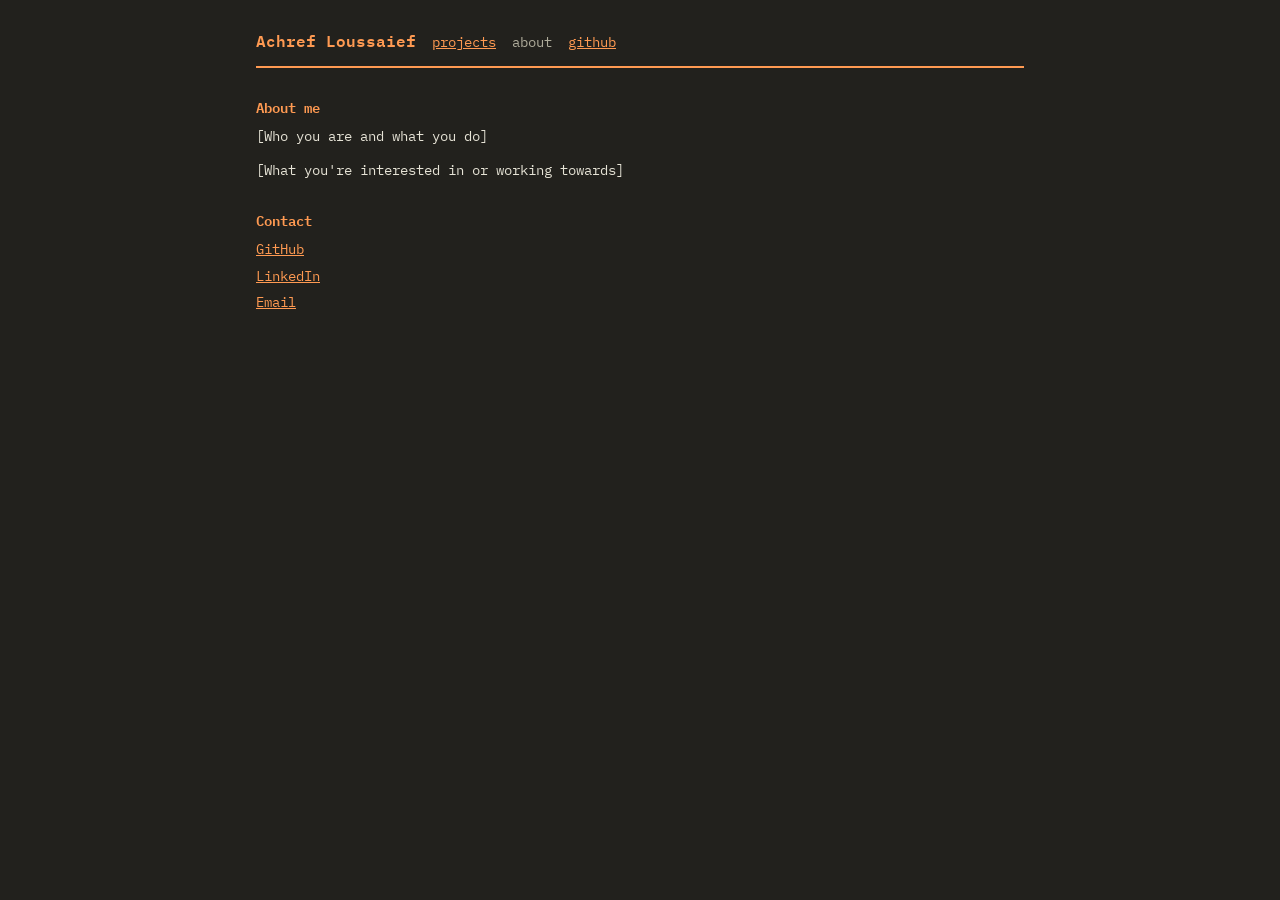
==== about.html @ d4d85b82 "Add about page and project explanations" ====
<!doctype html>
<html lang="en">
<head>
<meta charset="utf-8">
<meta name="viewport" content="width=device-width, initial-scale=1">
<title>About: Achref Loussaief</title>
<meta name="description" content="About Achref Loussaief.">
<meta name="theme-color" content="#22211d">
<link rel="preconnect" href="https://fonts.googleapis.com">
<link rel="preconnect" href="https://fonts.gstatic.com" crossorigin>
<link href="https://fonts.googleapis.com/css2?family=IBM+Plex+Mono:wght@400;600&display=swap" rel="stylesheet">
<link rel="stylesheet" href="style.css">
</head>
<body>
<div class="page">
  <header>
    <h1>Achref Loussaief</h1>
    <a href="./">projects</a>
    <span class="here" aria-current="page">about</span>
    <a href="https://github.com/Achref-LOUSSAIEF">github</a>
  </header>

  <!--
    ========================================================================
    WRITE YOUR ABOUT PAGE HERE
    ========================================================================
    Replace everything in [square brackets]. Add more <p> lines for more
    paragraphs, and delete any section or contact line you don't need.
    ========================================================================
  -->
  <main class="about">
    <h2>About me</h2>
    <p>[Who you are and what you do]</p>
    <p>[What you're interested in or working towards]</p>

    <h2>Contact</h2>
    <ul>
      <li><a href="https://github.com/Achref-LOUSSAIEF">GitHub</a></li>
      <li><a href="[your LinkedIn address]">LinkedIn</a></li>
      <li><a href="mailto:[your email address]">Email</a></li>
    </ul>
  </main>
</div>
</body>
</html>
---- style.css ----
:root {
  color-scheme: dark;
  --paper: #22211d;
  --ink: #e6e3d6;
  --muted: #aeab9a;
  --orange: #ff9a52;
  --orange-hover: #ffbd8c;
}

* { box-sizing: border-box; }
html { -webkit-text-size-adjust: 100%; }
body {
  margin: 0;
  background: var(--paper);
  color: var(--ink);
  font-family: "IBM Plex Mono", Menlo, Consolas, monospace;
  font-size: 14px;
  line-height: 1.6;
}
a { color: var(--orange); }
a:hover { color: var(--orange-hover); }
:focus-visible { outline: 2px solid var(--ink); outline-offset: 2px; }

.page { max-width: 50rem; margin: 0 auto; padding: 28px 16px 40px; }

header {
  display: flex;
  flex-wrap: wrap;
  align-items: baseline;
  gap: 4px 16px;
  padding-bottom: 12px;
  border-bottom: 2px solid var(--orange);
}
h1 { margin: 0; font-size: 16px; font-weight: 600; color: var(--orange); }
.here { color: var(--muted); }

#projects { display: flex; flex-direction: column; gap: 36px; padding-top: 28px; }
.status { margin: 28px 0 0; color: var(--muted); }
.status:empty { display: none; }

.project { display: grid; grid-template-columns: 2.5ch minmax(0, 1fr); gap: 0 1.5ch; }
.rank { color: var(--muted); }
h2 { margin: 0; font-size: 14px; font-weight: 600; line-height: 1.5; overflow-wrap: anywhere; }
.facts { margin: 2px 0 0; font-size: 12.5px; color: var(--muted); overflow-wrap: anywhere; }
.note { margin-top: 12px; }
.note:empty { display: none; }
.note p { margin: 0 0 12px; }
.note > :last-child { margin-bottom: 0; }
.note img { max-width: 100%; height: auto; }
.note pre { overflow-x: auto; }

.message p { margin: 0 0 8px; }

.about { padding-top: 28px; }
.about h2 { color: var(--orange); margin: 28px 0 8px; }
.about h2:first-child { margin-top: 0; }
.about p { margin: 0 0 12px; }
.about ul { margin: 0; padding: 0; list-style: none; }
.about li { margin-bottom: 4px; }
.about img { max-width: 100%; height: auto; }
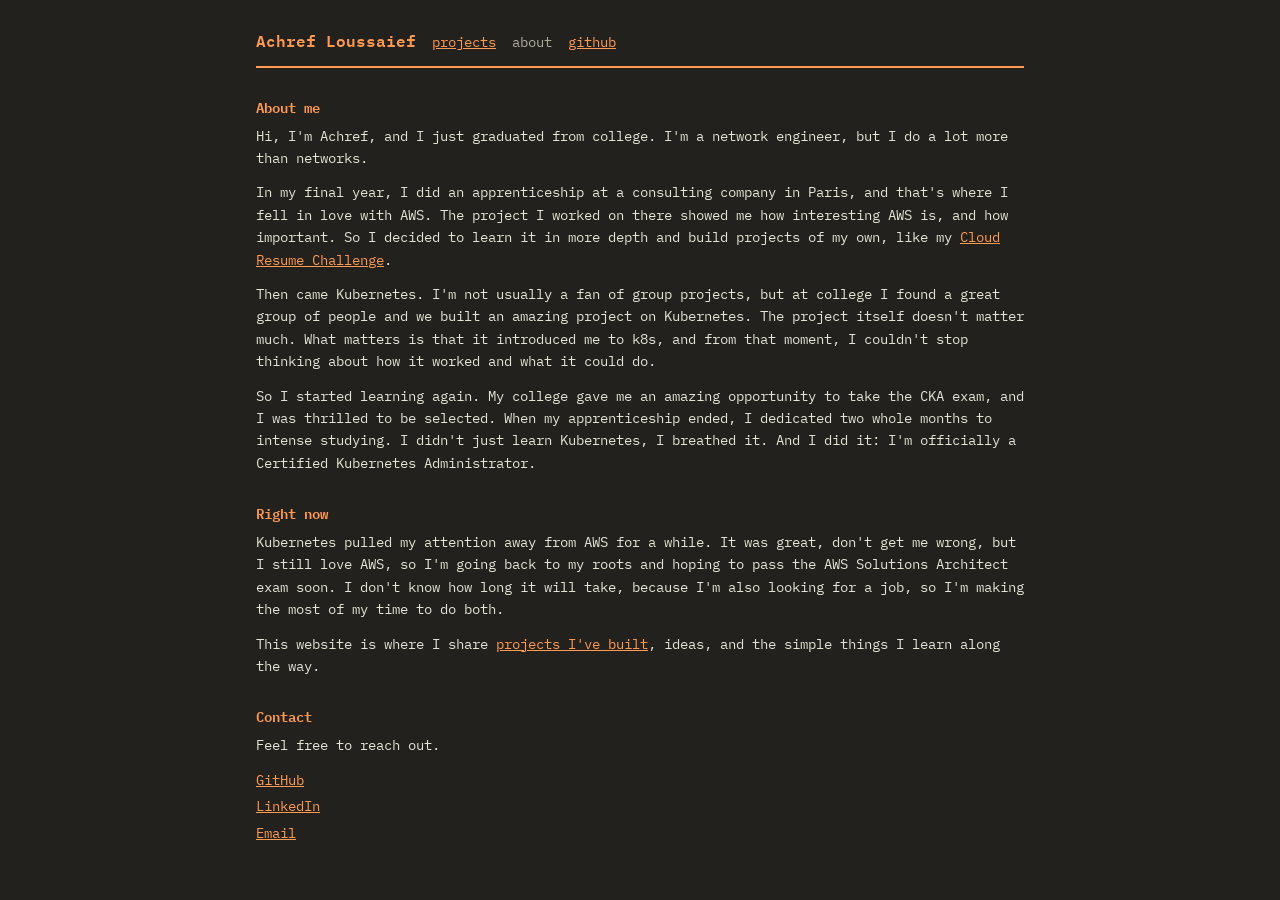
==== commit 42fe94cf: "Finish about page" ====
--- a/about.html
+++ b/about.html
@@ -4,7 +4,7 @@
 <meta charset="utf-8">
 <meta name="viewport" content="width=device-width, initial-scale=1">
 <title>About: Achref Loussaief</title>
-<meta name="description" content="About Achref Loussaief.">
+<meta name="description" content="Achref Loussaief, a network engineer and Certified Kubernetes Administrator working with AWS and Kubernetes.">
 <meta name="theme-color" content="#22211d">
 <link rel="preconnect" href="https://fonts.googleapis.com">
 <link rel="preconnect" href="https://fonts.gstatic.com" crossorigin>
@@ -20,24 +20,23 @@
     <a href="https://github.com/Achref-LOUSSAIEF">github</a>
   </header>
 
-  <!--
-    ========================================================================
-    WRITE YOUR ABOUT PAGE HERE
-    ========================================================================
-    Replace everything in [square brackets]. Add more <p> lines for more
-    paragraphs, and delete any section or contact line you don't need.
-    ========================================================================
-  -->
   <main class="about">
     <h2>About me</h2>
-    <p>[Who you are and what you do]</p>
-    <p>[What you're interested in or working towards]</p>
+    <p>Hi, I'm Achref, and I just graduated from college. I'm a network engineer, but I do a lot more than networks.</p>
+    <p>In my final year, I did an apprenticeship at a consulting company in Paris, and that's where I fell in love with AWS. The project I worked on there showed me how interesting AWS is, and how important. So I decided to learn it in more depth and build projects of my own, like my <a href="https://github.com/Achref-LOUSSAIEF/cloud-resume-challenge">Cloud Resume Challenge</a>.</p>
+    <p>Then came Kubernetes. I'm not usually a fan of group projects, but at college I found a great group of people and we built an amazing project on Kubernetes. The project itself doesn't matter much. What matters is that it introduced me to k8s, and from that moment, I couldn't stop thinking about how it worked and what it could do.</p>
+    <p>So I started learning again. My college gave me an amazing opportunity to take the CKA exam, and I was thrilled to be selected. When my apprenticeship ended, I dedicated two whole months to intense studying. I didn't just learn Kubernetes, I breathed it. And I did it: I'm officially a Certified Kubernetes Administrator.</p>
+
+    <h2>Right now</h2>
+    <p>Kubernetes pulled my attention away from AWS for a while. It was great, don't get me wrong, but I still love AWS, so I'm going back to my roots and hoping to pass the AWS Solutions Architect exam soon. I don't know how long it will take, because I'm also looking for a job, so I'm making the most of my time to do both.</p>
+    <p>This website is where I share <a href="./">projects I've built</a>, ideas, and the simple things I learn along the way.</p>
 
     <h2>Contact</h2>
+    <p>Feel free to reach out.</p>
     <ul>
       <li><a href="https://github.com/Achref-LOUSSAIEF">GitHub</a></li>
-      <li><a href="[your LinkedIn address]">LinkedIn</a></li>
-      <li><a href="mailto:[your email address]">Email</a></li>
+      <li><a href="https://www.linkedin.com/in/achref-loussaief-4b9ab732a/">LinkedIn</a></li>
+      <li><a href="mailto:achref.loussaief@telecom-sudparis.eu">Email</a></li>
     </ul>
   </main>
 </div>
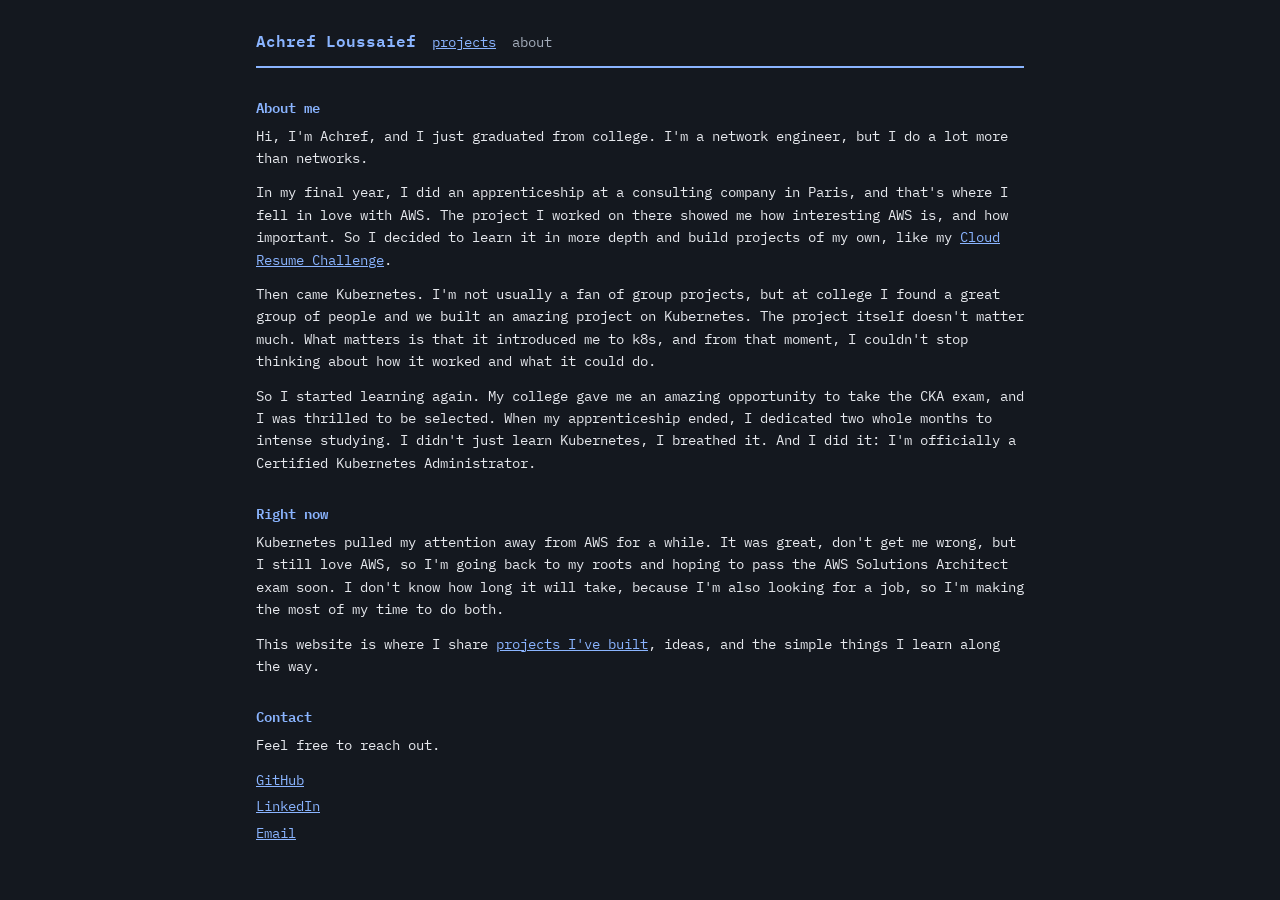
==== commit 87c68eea: "Add local-ai-stack and switch to a blue dark theme" ====
--- a/about.html
+++ b/about.html
@@ -5,7 +5,7 @@
 <meta name="viewport" content="width=device-width, initial-scale=1">
 <title>About: Achref Loussaief</title>
 <meta name="description" content="Achref Loussaief, a network engineer and Certified Kubernetes Administrator working with AWS and Kubernetes.">
-<meta name="theme-color" content="#22211d">
+<meta name="theme-color" content="#14181f">
 <link rel="preconnect" href="https://fonts.googleapis.com">
 <link rel="preconnect" href="https://fonts.gstatic.com" crossorigin>
 <link href="https://fonts.googleapis.com/css2?family=IBM+Plex+Mono:wght@400;600&display=swap" rel="stylesheet">
@@ -17,7 +17,6 @@
     <h1>Achref Loussaief</h1>
     <a href="./">projects</a>
     <span class="here" aria-current="page">about</span>
-    <a href="https://github.com/Achref-LOUSSAIEF">github</a>
   </header>
 
   <main class="about">
--- a/style.css
+++ b/style.css
@@ -1,10 +1,10 @@
 :root {
   color-scheme: dark;
-  --paper: #22211d;
-  --ink: #e6e3d6;
-  --muted: #aeab9a;
-  --orange: #ff9a52;
-  --orange-hover: #ffbd8c;
+  --paper: #14181f;
+  --ink: #e7e9ee;
+  --muted: #a3acba;
+  --accent: #8ab4ff;
+  --accent-hover: #b9d2ff;
 }
 
 * { box-sizing: border-box; }
@@ -17,8 +17,8 @@
   font-size: 14px;
   line-height: 1.6;
 }
-a { color: var(--orange); }
-a:hover { color: var(--orange-hover); }
+a { color: var(--accent); }
+a:hover { color: var(--accent-hover); }
 :focus-visible { outline: 2px solid var(--ink); outline-offset: 2px; }
 
 .page { max-width: 50rem; margin: 0 auto; padding: 28px 16px 40px; }
@@ -29,9 +29,9 @@
   align-items: baseline;
   gap: 4px 16px;
   padding-bottom: 12px;
-  border-bottom: 2px solid var(--orange);
+  border-bottom: 2px solid var(--accent);
 }
-h1 { margin: 0; font-size: 16px; font-weight: 600; color: var(--orange); }
+h1 { margin: 0; font-size: 16px; font-weight: 600; color: var(--accent); }
 .here { color: var(--muted); }
 
 #projects { display: flex; flex-direction: column; gap: 36px; padding-top: 28px; }
@@ -52,7 +52,7 @@
 .message p { margin: 0 0 8px; }
 
 .about { padding-top: 28px; }
-.about h2 { color: var(--orange); margin: 28px 0 8px; }
+.about h2 { color: var(--accent); margin: 28px 0 8px; }
 .about h2:first-child { margin-top: 0; }
 .about p { margin: 0 0 12px; }
 .about ul { margin: 0; padding: 0; list-style: none; }
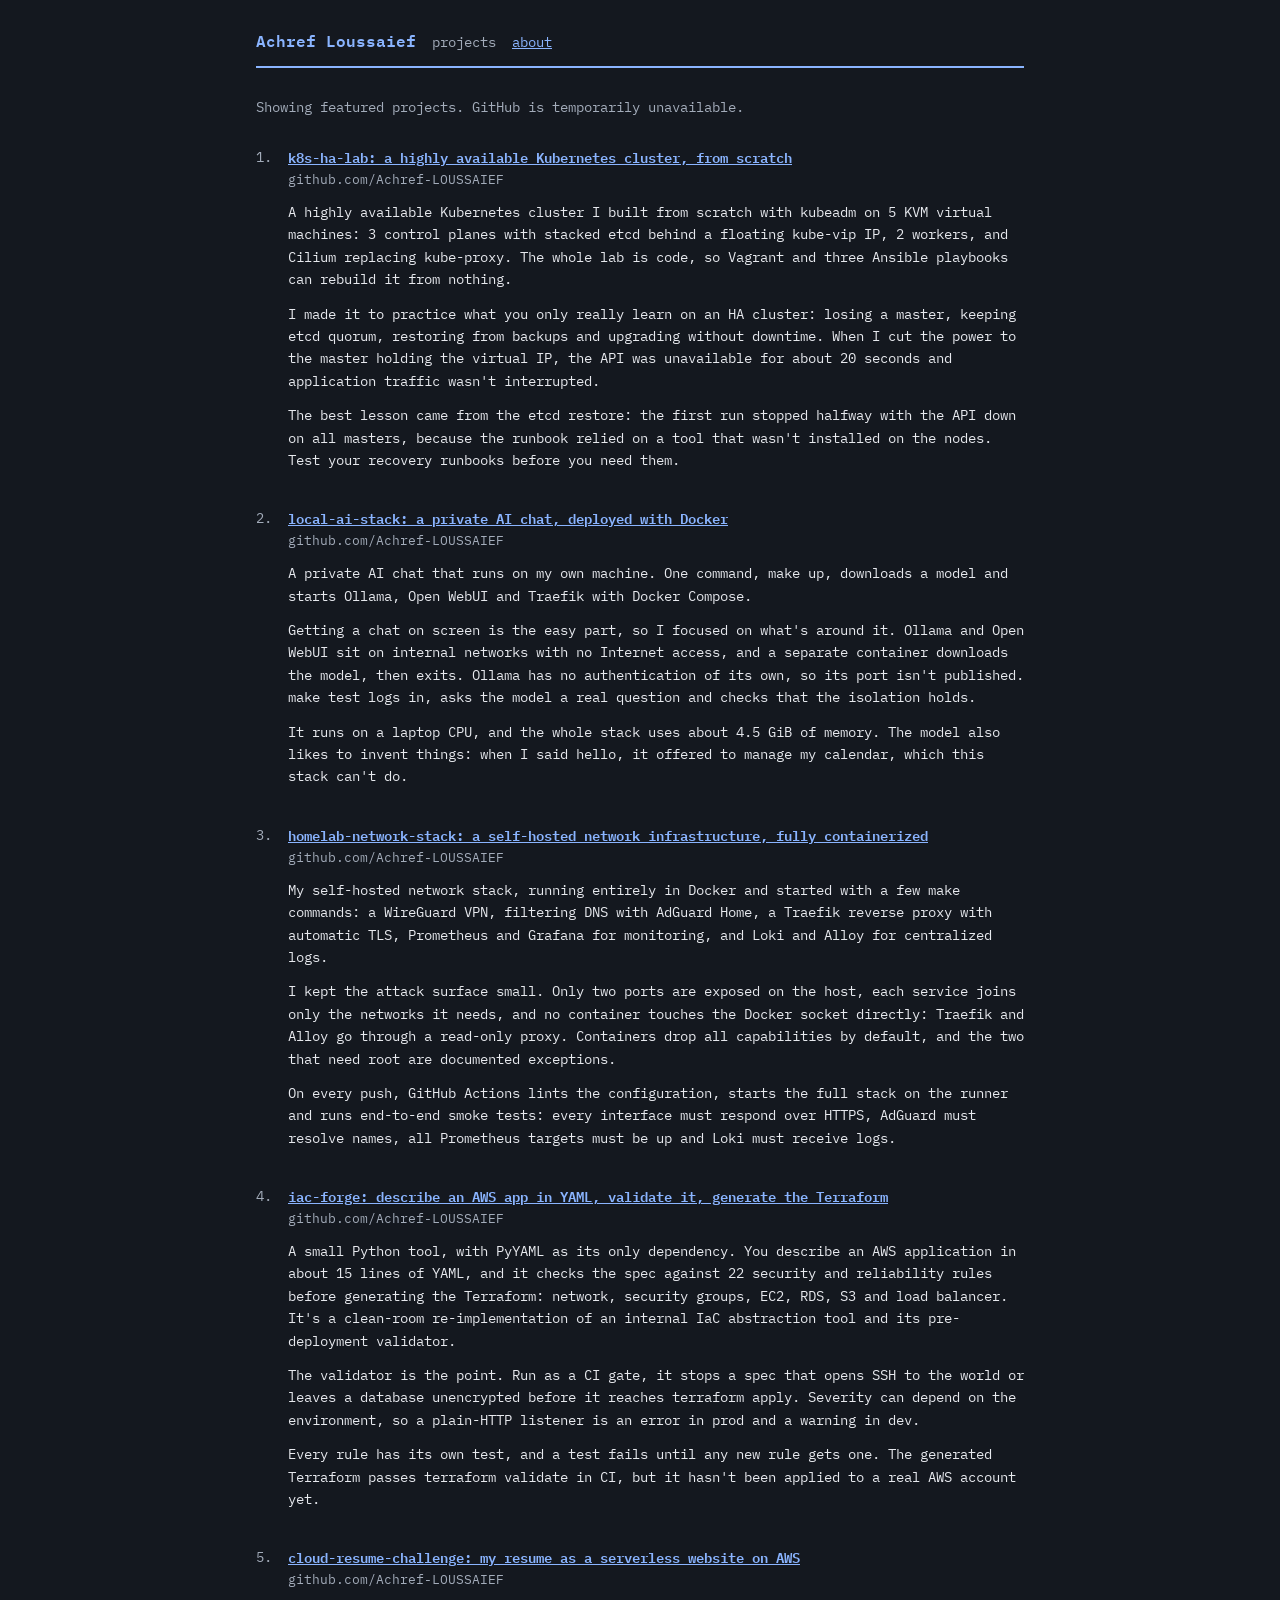
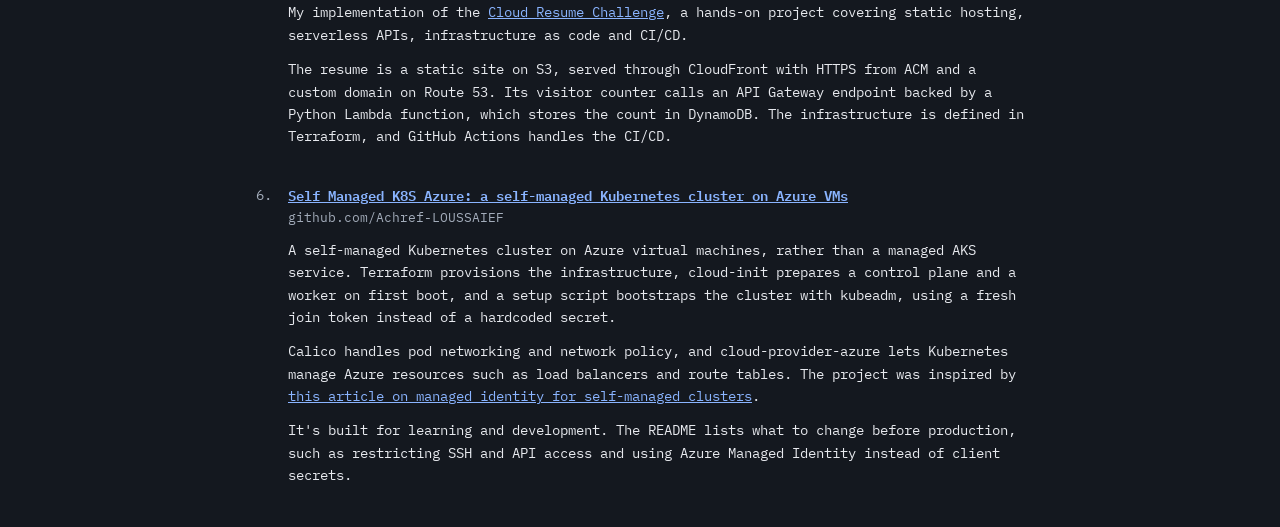
==== commit 39706330: "make loading faster for visitors" ====
--- a/about.html
+++ b/about.html
@@ -3,8 +3,8 @@
 <head>
 <meta charset="utf-8">
 <meta name="viewport" content="width=device-width, initial-scale=1">
-<title>About: Achref Loussaief</title>
-<meta name="description" content="Achref Loussaief, a network engineer and Certified Kubernetes Administrator working with AWS and Kubernetes.">
+<title>Achref Loussaief: projects</title>
+<meta name="description" content="Projects by Achref Loussaief, with notes on what each one does.">
 <meta name="theme-color" content="#14181f">
 <link rel="preconnect" href="https://fonts.googleapis.com">
 <link rel="preconnect" href="https://fonts.gstatic.com" crossorigin>
@@ -12,32 +12,284 @@
 <link rel="stylesheet" href="style.css">
 </head>
 <body>
+
+<template id="project-notes">
+
+  <section data-repo="k8s-ha-lab" data-tagline="a highly available Kubernetes cluster, from scratch">
+    <p>A highly available Kubernetes cluster I built from scratch with kubeadm on 5 KVM virtual machines: 3 control planes with stacked etcd behind a floating kube-vip IP, 2 workers, and Cilium replacing kube-proxy. The whole lab is code, so Vagrant and three Ansible playbooks can rebuild it from nothing.</p>
+    <p>I made it to practice what you only really learn on an HA cluster: losing a master, keeping etcd quorum, restoring from backups and upgrading without downtime. When I cut the power to the master holding the virtual IP, the API was unavailable for about 20 seconds and application traffic wasn't interrupted.</p>
+    <p>The best lesson came from the etcd restore: the first run stopped halfway with the API down on all masters, because the runbook relied on a tool that wasn't installed on the nodes. Test your recovery runbooks before you need them.</p>
+  </section>
+
+  <section data-repo="local-ai-stack" data-tagline="a private AI chat, deployed with Docker">
+    <p>A private AI chat that runs on my own machine. One command, make up, downloads a model and starts Ollama, Open WebUI and Traefik with Docker Compose.</p>
+    <p>Getting a chat on screen is the easy part, so I focused on what's around it. Ollama and Open WebUI sit on internal networks with no Internet access, and a separate container downloads the model, then exits. Ollama has no authentication of its own, so its port isn't published. make test logs in, asks the model a real question and checks that the isolation holds.</p>
+    <p>It runs on a laptop CPU, and the whole stack uses about 4.5 GiB of memory. The model also likes to invent things: when I said hello, it offered to manage my calendar, which this stack can't do.</p>
+  </section>
+
+  <section data-repo="homelab-network-stack" data-tagline="a self-hosted network infrastructure, fully containerized">
+    <p>My self-hosted network stack, running entirely in Docker and started with a few make commands: a WireGuard VPN, filtering DNS with AdGuard Home, a Traefik reverse proxy with automatic TLS, Prometheus and Grafana for monitoring, and Loki and Alloy for centralized logs.</p>
+    <p>I kept the attack surface small. Only two ports are exposed on the host, each service joins only the networks it needs, and no container touches the Docker socket directly: Traefik and Alloy go through a read-only proxy. Containers drop all capabilities by default, and the two that need root are documented exceptions.</p>
+    <p>On every push, GitHub Actions lints the configuration, starts the full stack on the runner and runs end-to-end smoke tests: every interface must respond over HTTPS, AdGuard must resolve names, all Prometheus targets must be up and Loki must receive logs.</p>
+  </section>
+
+  <section data-repo="iac-forge" data-tagline="describe an AWS app in YAML, validate it, generate the Terraform">
+    <p>A small Python tool, with PyYAML as its only dependency. You describe an AWS application in about 15 lines of YAML, and it checks the spec against 22 security and reliability rules before generating the Terraform: network, security groups, EC2, RDS, S3 and load balancer. It's a clean-room re-implementation of an internal IaC abstraction tool and its pre-deployment validator.</p>
+    <p>The validator is the point. Run as a CI gate, it stops a spec that opens SSH to the world or leaves a database unencrypted before it reaches terraform apply. Severity can depend on the environment, so a plain-HTTP listener is an error in prod and a warning in dev.</p>
+    <p>Every rule has its own test, and a test fails until any new rule gets one. The generated Terraform passes terraform validate in CI, but it hasn't been applied to a real AWS account yet.</p>
+  </section>
+
+  <section data-repo="cloud-resume-challenge" data-tagline="my resume as a serverless website on AWS">
+    <p>My implementation of the <a href="https://cloudresumechallenge.dev/docs/the-challenge/aws/">Cloud Resume Challenge</a>, a hands-on project covering static hosting, serverless APIs, infrastructure as code and CI/CD.</p>
+    <p>The resume is a static site on S3, served through CloudFront with HTTPS from ACM and a custom domain on Route 53. Its visitor counter calls an API Gateway endpoint backed by a Python Lambda function, which stores the count in DynamoDB. The infrastructure is defined in Terraform, and GitHub Actions handles the CI/CD.</p>
+  </section>
+
+  <section data-repo="Self_Managed_K8S_Azure" data-tagline="a self-managed Kubernetes cluster on Azure VMs">
+    <p>A self-managed Kubernetes cluster on Azure virtual machines, rather than a managed AKS service. Terraform provisions the infrastructure, cloud-init prepares a control plane and a worker on first boot, and a setup script bootstraps the cluster with kubeadm, using a fresh join token instead of a hardcoded secret.</p>
+    <p>Calico handles pod networking and network policy, and cloud-provider-azure lets Kubernetes manage Azure resources such as load balancers and route tables. The project was inspired by <a href="https://medium.com/@nabil.abdi/managed-identity-for-self-managed-kubernetes-cluster-in-azure-1f0511d6a527">this article on managed identity for self-managed clusters</a>.</p>
+    <p>It's built for learning and development. The README lists what to change before production, such as restricting SSH and API access and using Azure Managed Identity instead of client secrets.</p>
+  </section>
+
+</template>
+
 <div class="page">
   <header>
+    <!-- Edit your name here -->
     <h1>Achref Loussaief</h1>
-    <a href="./">projects</a>
-    <span class="here" aria-current="page">about</span>
+    <span class="here" aria-current="page">projects</span>
+    <a href="about.html">about</a>
   </header>
 
-  <main class="about">
-    <h2>About me</h2>
-    <p>Hi, I'm Achref, and I just graduated from college. I'm a network engineer, but I do a lot more than networks.</p>
-    <p>In my final year, I did an apprenticeship at a consulting company in Paris, and that's where I fell in love with AWS. The project I worked on there showed me how interesting AWS is, and how important. So I decided to learn it in more depth and build projects of my own, like my <a href="https://github.com/Achref-LOUSSAIEF/cloud-resume-challenge">Cloud Resume Challenge</a>.</p>
-    <p>Then came Kubernetes. I'm not usually a fan of group projects, but at college I found a great group of people and we built an amazing project on Kubernetes. The project itself doesn't matter much. What matters is that it introduced me to k8s, and from that moment, I couldn't stop thinking about how it worked and what it could do.</p>
-    <p>So I started learning again. My college gave me an amazing opportunity to take the CKA exam, and I was thrilled to be selected. When my apprenticeship ended, I dedicated two whole months to intense studying. I didn't just learn Kubernetes, I breathed it. And I did it: I'm officially a Certified Kubernetes Administrator.</p>
-
-    <h2>Right now</h2>
-    <p>Kubernetes pulled my attention away from AWS for a while. It was great, don't get me wrong, but I still love AWS, so I'm going back to my roots and hoping to pass the AWS Solutions Architect exam soon. I don't know how long it will take, because I'm also looking for a job, so I'm making the most of my time to do both.</p>
-    <p>This website is where I share <a href="./">projects I've built</a>, ideas, and the simple things I learn along the way.</p>
-
-    <h2>Contact</h2>
-    <p>Feel free to reach out.</p>
-    <ul>
-      <li><a href="https://github.com/Achref-LOUSSAIEF">GitHub</a></li>
-      <li><a href="https://www.linkedin.com/in/achref-loussaief-4b9ab732a/">LinkedIn</a></li>
-      <li><a href="mailto:achref.loussaief@telecom-sudparis.eu">Email</a></li>
-    </ul>
+  <main>
+    <p class="status" id="status" aria-live="polite">Loading projects from GitHub…</p>
+    <div id="projects"></div>
   </main>
 </div>
+
+<script>
+  const USERNAME = "Achref-LOUSSAIEF";
+  const PROFILE_URL = "https://github.com/" + USERNAME;
+  const CACHE_KEY = "repos:" + USERNAME;
+  const CACHE_LIFETIME = 60 * 60 * 1000; // GitHub limits how often a visitor can ask, so reuse answers for an hour
+
+  const status = document.getElementById("status");
+  const list = document.getElementById("projects");
+
+  function el(tag, props, ...children) {
+    const node = Object.assign(document.createElement(tag), props || {});
+    node.append(...children);
+    return node;
+  }
+
+  function monthYear(date) {
+    return date.toLocaleDateString("en-US", { month: "short", year: "numeric" });
+  }
+
+  function readCache() {
+    try { return JSON.parse(localStorage.getItem(CACHE_KEY)); } catch (e) { return null; }
+  }
+
+  function writeCache(repos) {
+    try { localStorage.setItem(CACHE_KEY, JSON.stringify({ savedAt: Date.now(), repos })); } catch (e) { /* the page works without it */ }
+  }
+
+  async function fetchRepos() {
+    const repos = [];
+    for (let page = 1; ; page++) {
+      const response = await fetch(
+        "https://api.github.com/users/" + USERNAME + "/repos?per_page=100&sort=pushed&page=" + page,
+        { headers: { Accept: "application/vnd.github+json" } }
+      );
+      if (!response.ok) throw new Error("GitHub responded with " + response.status);
+      const batch = await response.json();
+      for (const r of batch) {
+        repos.push({
+          name: r.name,
+          description: r.description,
+          url: r.html_url,
+          homepage: r.homepage,
+          language: r.language,
+          stars: r.stargazers_count,
+          fork: r.fork,
+          archived: r.archived,
+          pushed: r.pushed_at
+        });
+      }
+      if (batch.length < 100) return repos;
+    }
+  }
+
+  async function loadRepos() {
+    const cached = readCache();
+    if (cached && Date.now() - cached.savedAt < CACHE_LIFETIME) return cached.repos;
+    try {
+      const repos = await fetchRepos();
+      writeCache(repos);
+      return repos;
+    } catch (error) {
+      if (cached) return cached.repos;
+      throw error;
+    }
+  }
+
+  function readNotes() {
+    const notes = new Map();
+    document.getElementById("project-notes").content.querySelectorAll("[data-repo]").forEach((section) => {
+      notes.set(section.dataset.repo.trim().toLowerCase(), section);
+    });
+    return notes;
+  }
+
+  function isWebAddress(value) {
+    return /^https?:\/\//i.test(value || "");
+  }
+
+  function renderProject(repo, note, position) {
+    const hasWords = note && note.textContent.trim();
+    const tagline = note && note.dataset.tagline ? note.dataset.tagline.trim() : "";
+    const title = tagline ? repo.name + ": " + tagline : repo.name;
+
+    // Facts are separated by " | ", and a link can be one of them
+    const facts = el("p", { className: "facts" });
+    const parts = [];
+    if (repo.pushed) parts.push("updated " + monthYear(new Date(repo.pushed)));
+    if (repo.language) parts.push(repo.language);
+    if (repo.stars > 0) parts.push(repo.stars + (repo.stars === 1 ? " star" : " stars"));
+    if (repo.archived) parts.push("archived");
+    parts.push("github.com/" + USERNAME);
+    if (isWebAddress(repo.homepage)) parts.push(el("a", { href: repo.homepage, textContent: "live site" }));
+    parts.forEach((part, i) => facts.append(i ? " | " : "", part));
+
+    const words = el("div", { className: "note" });
+    if (hasWords) words.append(...Array.from(note.childNodes, (n) => n.cloneNode(true)));
+    else if (repo.description) words.append(el("p", { textContent: repo.description }));
+
+    return el("article", { className: "project" },
+      el("span", { className: "rank", textContent: position + "." }),
+      el("div", null,
+        el("h2", null, el("a", { href: repo.url, textContent: title })),
+        facts,
+        words
+      )
+    );
+  }
+
+  function showFailure(notes) {
+    status.textContent = "";
+    list.append(el("div", { className: "message" },
+      el("p", { textContent: "GitHub isn't sending the project list right now, usually because of too many requests in the last hour. Try again later, or browse the projects directly." }),
+      el("p", null, el("a", { href: PROFILE_URL + "?tab=repositories", textContent: "See all projects on GitHub" }))
+    ));
+    let position = 1;
+    notes.forEach((note) => {
+      if (note.hasAttribute("data-hide")) return;
+      const name = note.dataset.repo.trim();
+      list.append(renderProject({ name, url: PROFILE_URL + "/" + name }, note, position++));
+    });
+  }
+
+  function renderRepos(repos, notes) {
+    const ownSite = (USERNAME + ".github.io").toLowerCase();
+
+    const visible = repos.filter((r) => {
+      const key = r.name.toLowerCase();
+      if (r.fork || key === ownSite) return false;
+
+      const note = notes.get(key);
+      return !(note && note.hasAttribute("data-hide"));
+    });
+
+    const order = Array.from(notes.keys());
+
+    const rank = (r) => {
+      const i = order.indexOf(r.name.toLowerCase());
+      return i === -1 ? order.length : i;
+    };
+
+    visible.sort((a, b) =>
+      rank(a) - rank(b) ||
+      new Date(b.pushed) - new Date(a.pushed)
+    );
+
+    list.replaceChildren();
+
+    if (!visible.length) {
+      status.textContent = "No public projects yet.";
+      return;
+    }
+
+    status.textContent = "";
+
+    visible.forEach((repo, i) => {
+      list.append(
+        renderProject(
+          repo,
+          notes.get(repo.name.toLowerCase()),
+          i + 1
+        )
+      );
+    });
+  }
+
+  function renderFeaturedProjects(notes) {
+    list.replaceChildren();
+    status.textContent = "";
+
+    let position = 1;
+
+    notes.forEach((note) => {
+      if (note.hasAttribute("data-hide")) return;
+
+      const name = note.dataset.repo.trim();
+
+      list.append(
+        renderProject({
+          name,
+          url: PROFILE_URL + "/" + name
+        }, note, position++)
+      );
+    });
+  }
+
+  async function start() {
+    const notes = readNotes();
+    const cached = readCache();
+
+    // Show cached projects immediately, even if expired.
+    if (cached && Array.isArray(cached.repos)) {
+      renderRepos(cached.repos, notes);
+    } else {
+      // First-time visitor: show documented projects immediately.
+      renderFeaturedProjects(notes);
+    }
+
+    // Don't make another request if the cache is still fresh.
+    if (
+      cached &&
+      Date.now() - cached.savedAt < CACHE_LIFETIME
+    ) {
+      return;
+    }
+
+    // Refresh GitHub data in the background.
+    try {
+      const repos = await fetchRepos();
+
+      writeCache(repos);
+      renderRepos(repos, notes);
+
+    } catch (error) {
+      console.warn("GitHub refresh failed:", error);
+
+      // Keep whatever is already displayed.
+      if (!cached) {
+        status.textContent =
+          "Showing featured projects. GitHub is temporarily unavailable.";
+      }
+    }
+  }
+
+  start();
+</script>
 </body>
-</html>
+</html>
